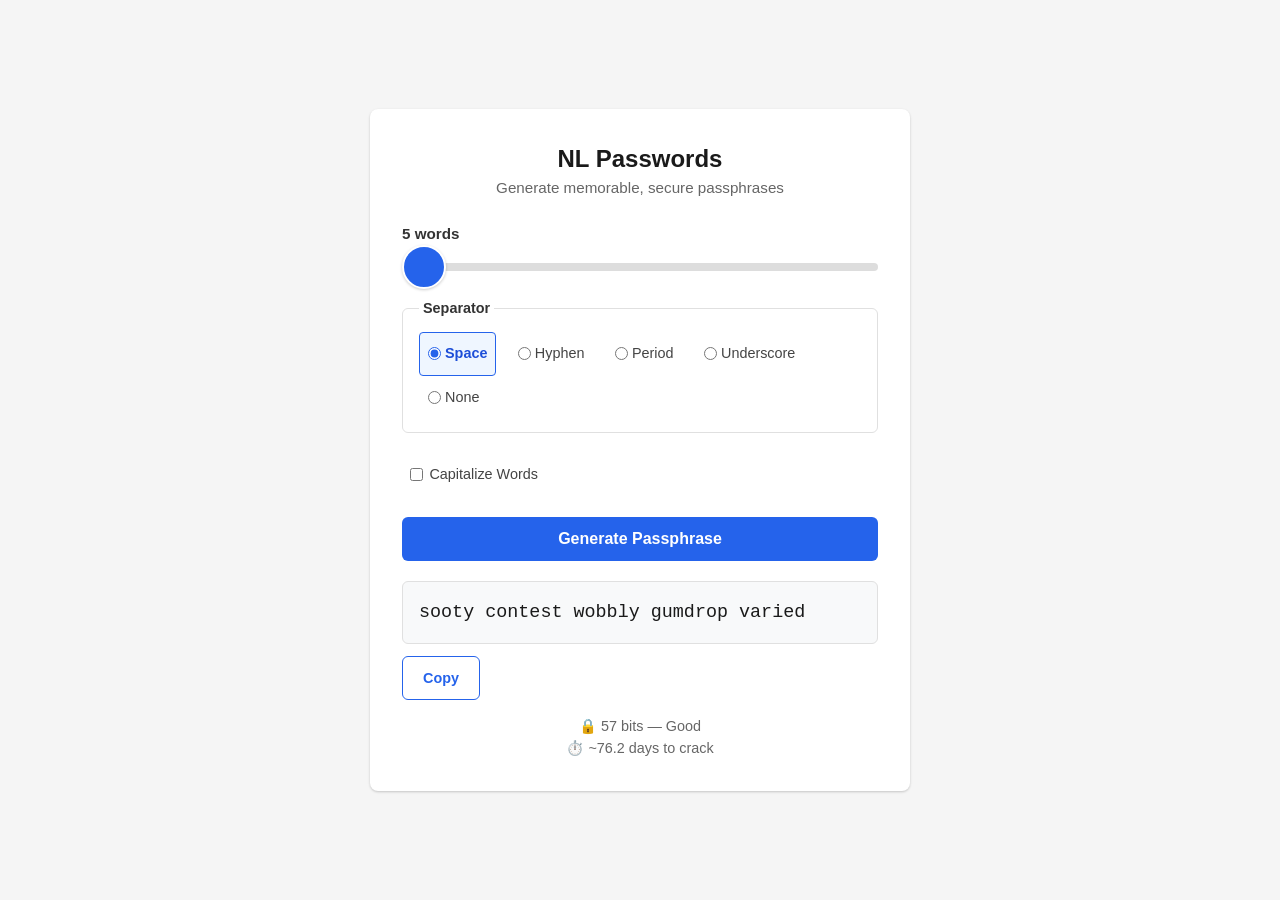
==== docs/index.html @ cfcda88e "mv to docs" ====
<!DOCTYPE html>
<html lang="en">
<head>
  <meta charset="UTF-8">
  <meta name="viewport" content="width=device-width, initial-scale=1.0">
  <meta name="color-scheme" content="light">
  <title>NL Passwords — Memorable Passphrase Generator</title>
  <link rel="stylesheet" href="style.css">
</head>
<body>
  <main class="card">
    <h1>NL Passwords</h1>
    <p class="tagline">Generate memorable, secure passphrases</p>

    <div class="control-group">
      <label for="word-count" id="word-count-label">5 words</label>
      <input type="range" id="word-count" min="5" max="10" value="5">
    </div>

    <fieldset class="separator-picker">
      <legend>Separator</legend>
      <label><input type="radio" name="separator" value=" " checked> Space</label>
      <label><input type="radio" name="separator" value="-"> Hyphen</label>
      <label><input type="radio" name="separator" value="."> Period</label>
      <label><input type="radio" name="separator" value="_"> Underscore</label>
      <label><input type="radio" name="separator" value=""> None</label>
    </fieldset>

    <div class="capitalize-toggle">
      <label><input type="checkbox" id="capitalize"> Capitalize Words</label>
    </div>

    <button id="generate-btn" type="button">Generate Passphrase</button>

    <div id="passphrase-display" aria-live="polite"></div>

    <div class="copy-row">
      <button id="copy-btn" type="button">Copy</button>
      <span id="copy-feedback" aria-live="polite"></span>
    </div>

    <div id="entropy-display" class="entropy"></div>
    <div id="crack-time-display" class="entropy"></div>
  </main>

  <script src="words.js"></script>
  <script src="app.js"></script>
</body>
</html>
---- docs/style.css ----
/* Light color scheme only — dark mode is a non-goal for v1 */
:root {
  color-scheme: light;
}

/* Base reset and defaults */
*,
*::before,
*::after {
  box-sizing: border-box;
  margin: 0;
  padding: 0;
}

body {
  font-family: -apple-system, BlinkMacSystemFont, "Segoe UI", Roboto, Helvetica, Arial, sans-serif;
  background: #f5f5f5;
  color: #1a1a1a;
  line-height: 1.5;
  min-height: 100vh;
  display: flex;
  align-items: center;
  justify-content: center;
  padding: 1rem;
}

/* Card container */
.card {
  background: #fff;
  border-radius: 8px;
  box-shadow: 0 1px 3px rgba(0, 0, 0, 0.12), 0 1px 2px rgba(0, 0, 0, 0.08);
  max-width: 540px;
  width: 100%;
  padding: 2rem;
}

h1 {
  font-size: 1.5rem;
  font-weight: 700;
  text-align: center;
  color: #1a1a1a;
}

.tagline {
  text-align: center;
  color: #666;
  font-size: 0.95rem;
  margin-bottom: 1.5rem;
}

/* Word count slider */
.control-group {
  margin-bottom: 1.25rem;
}

.control-group label {
  display: block;
  font-weight: 600;
  font-size: 0.95rem;
  margin-bottom: 0.5rem;
  color: #333;
}

input[type="range"] {
  -webkit-appearance: none;
  appearance: none;
  width: 100%;
  height: 8px;
  border-radius: 4px;
  background: #ddd;
  outline: none;
  cursor: pointer;
}

input[type="range"]::-webkit-slider-thumb {
  -webkit-appearance: none;
  appearance: none;
  width: 44px;
  height: 44px;
  border-radius: 50%;
  background: #2563eb;
  border: 2px solid #fff;
  box-shadow: 0 1px 3px rgba(0, 0, 0, 0.2);
  cursor: pointer;
}

input[type="range"]::-moz-range-thumb {
  width: 44px;
  height: 44px;
  border-radius: 50%;
  background: #2563eb;
  border: 2px solid #fff;
  box-shadow: 0 1px 3px rgba(0, 0, 0, 0.2);
  cursor: pointer;
}

input[type="range"]:focus-visible {
  outline: 2px solid #2563eb;
  outline-offset: 4px;
}

/* Separator picker */
.separator-picker {
  border: 1px solid #e0e0e0;
  border-radius: 6px;
  padding: 0.75rem 1rem;
  margin-bottom: 1.25rem;
  min-width: 0;
}

.separator-picker legend {
  font-weight: 600;
  font-size: 0.9rem;
  color: #333;
  padding: 0 0.25rem;
}

.separator-picker label {
  display: inline-flex;
  align-items: center;
  margin-right: 0.5rem;
  font-size: 0.9rem;
  color: #444;
  cursor: pointer;
  padding: 0.25rem 0.5rem;
  min-height: 44px;
  border-radius: 4px;
  border: 1px solid transparent;
  transition: background-color 0.15s, border-color 0.15s, color 0.15s;
}

.separator-picker label:has(input:checked) {
  background: #eff6ff;
  border-color: #2563eb;
  color: #1d4ed8;
  font-weight: 600;
}

.separator-picker input[type="radio"] {
  margin-right: 0.25rem;
  accent-color: #2563eb;
  cursor: pointer;
}

/* Capitalize toggle */
.capitalize-toggle {
  margin-bottom: 1.25rem;
}

.capitalize-toggle label {
  display: inline-flex;
  align-items: center;
  font-size: 0.9rem;
  color: #444;
  cursor: pointer;
  padding: 0.25rem 0.5rem;
  min-height: 44px;
}

.capitalize-toggle input[type="checkbox"] {
  margin-right: 0.4rem;
  accent-color: #2563eb;
  cursor: pointer;
}

/* Generate button */
#generate-btn {
  display: block;
  width: 100%;
  padding: 0.75rem 1.5rem;
  font-size: 1rem;
  font-weight: 600;
  color: #fff;
  background: #2563eb;
  border: none;
  border-radius: 6px;
  cursor: pointer;
  min-height: 44px;
  margin-bottom: 1.25rem;
}

#generate-btn:hover {
  background: #1d4ed8;
}

#generate-btn:active {
  background: #1e40af;
}

#generate-btn:focus-visible {
  outline: 2px solid #2563eb;
  outline-offset: 2px;
}

/* Passphrase display */
#passphrase-display {
  font-family: "SF Mono", "Fira Code", "Fira Mono", "Roboto Mono", "Courier New", monospace;
  font-size: 1.15rem;
  line-height: 1.6;
  word-break: break-all;
  background: #f8f9fa;
  border: 1px solid #e0e0e0;
  border-radius: 6px;
  padding: 1rem;
  min-height: 3.5rem;
  margin-bottom: 0.75rem;
  color: #1a1a1a;
  user-select: all;
}

/* Copy row */
.copy-row {
  display: flex;
  align-items: center;
  flex-wrap: wrap;
  gap: 0.75rem;
  margin-bottom: 1rem;
}

#copy-btn {
  padding: 0.5rem 1.25rem;
  font-size: 0.9rem;
  font-weight: 600;
  color: #2563eb;
  background: #fff;
  border: 1px solid #2563eb;
  border-radius: 6px;
  cursor: pointer;
  min-height: 44px;
}

#copy-btn:hover {
  background: #eff6ff;
}

#copy-btn:active {
  background: #dbeafe;
  color: #1d4ed8;
}

#copy-btn:focus-visible {
  outline: 2px solid #2563eb;
  outline-offset: 2px;
}

#copy-feedback {
  font-size: 0.85rem;
  color: #15803d;
  font-weight: 500;
}

/* Entropy display */
.entropy {
  text-align: center;
  font-size: 0.9rem;
  color: #666;
}

/* Responsive adjustments */
@media (max-width: 480px) {
  body {
    padding: 0.5rem;
    align-items: flex-start;
    padding-top: 1rem;
  }

  .card {
    padding: 1.25rem;
  }

  .separator-picker label {
    display: flex;
    margin-right: 0;
  }

  #passphrase-display {
    font-size: 1rem;
  }
}
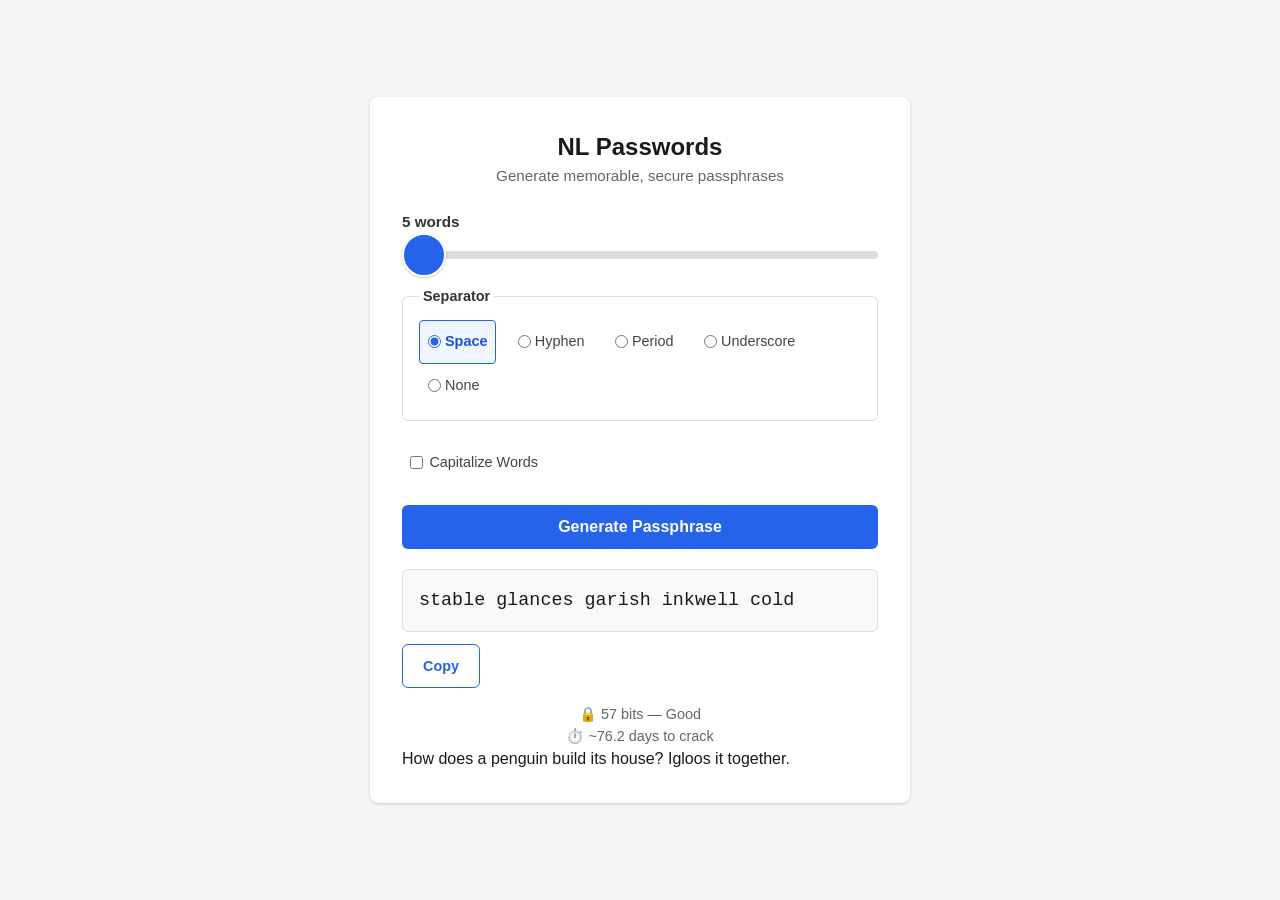
==== commit b2e559ae: "add jokes" ====
--- a/docs/index.html
+++ b/docs/index.html
@@ -41,9 +41,11 @@
 
     <div id="entropy-display" class="entropy"></div>
     <div id="crack-time-display" class="entropy"></div>
+    <div id="joke-display" class="joke"></div>
   </main>
 
   <script src="words.js"></script>
+  <script src="jokes.js"></script>
   <script src="app.js"></script>
 </body>
 </html>
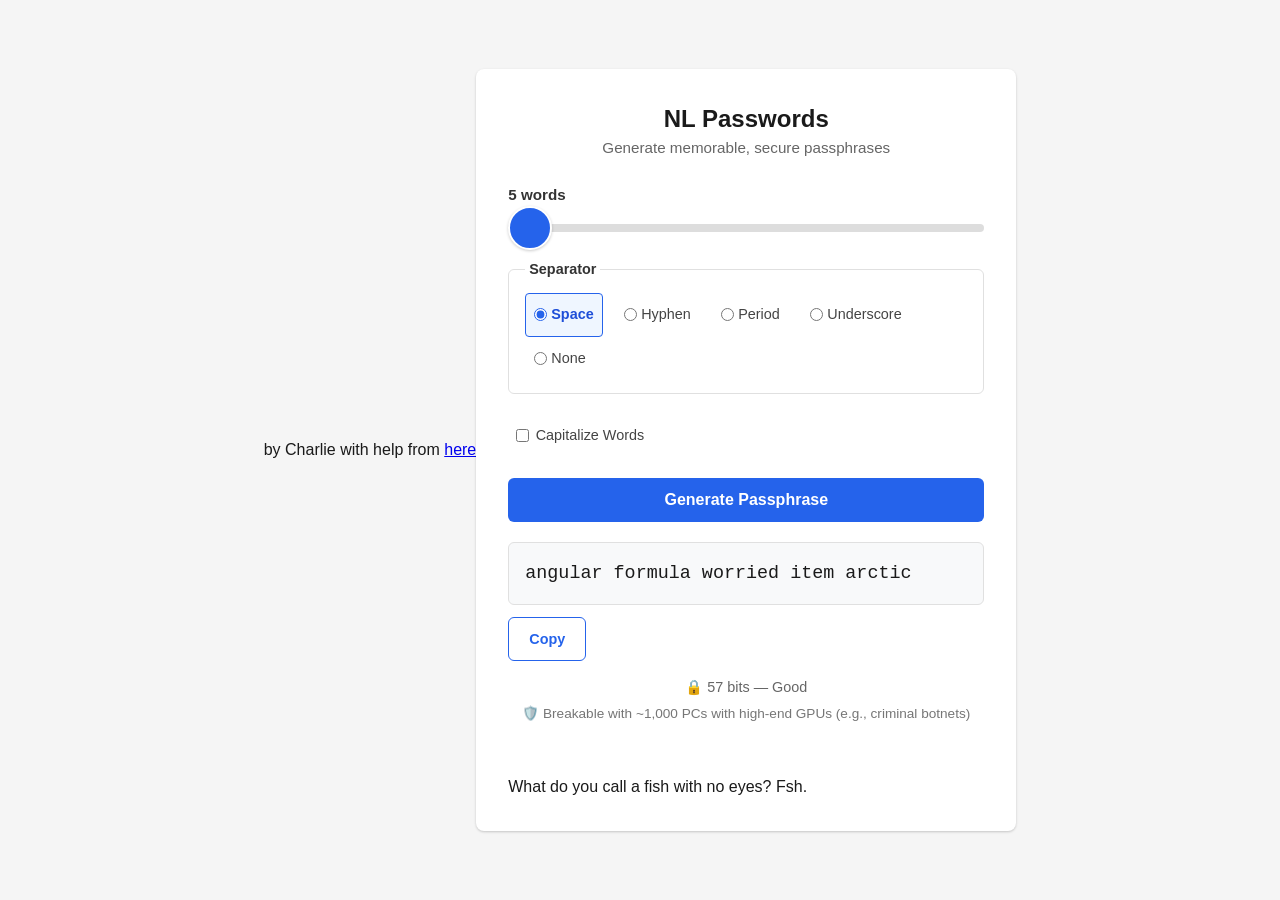
==== commit 45411bfe: "add credits and better title" ====
--- a/docs/index.html
+++ b/docs/index.html
@@ -4,7 +4,8 @@
   <meta charset="UTF-8">
   <meta name="viewport" content="width=device-width, initial-scale=1.0">
   <meta name="color-scheme" content="light">
-  <title>NL Passwords — Memorable Passphrase Generator</title>
+  <title>Natural Language passwords— Memorable Passphrase Generator</title>
+  <p>by Charlie with help from <a href="https://github.com/NaturalLanguagePasswords/system">here</a></p>
   <link rel="stylesheet" href="style.css">
 </head>
 <body>
--- a/docs/style.css
+++ b/docs/style.css
@@ -197,7 +197,6 @@
   font-family: "SF Mono", "Fira Code", "Fira Mono", "Roboto Mono", "Courier New", monospace;
   font-size: 1.15rem;
   line-height: 1.6;
-  word-break: break-all;
   background: #f8f9fa;
   border: 1px solid #e0e0e0;
   border-radius: 6px;
@@ -254,6 +253,17 @@
   text-align: center;
   font-size: 0.9rem;
   color: #666;
+}
+
+/* Strength description — secondary to entropy line */
+#crack-time-display {
+  margin-top: 0.35rem;
+  font-size: 0.85rem;
+  color: #767676;
+}
+
+.joke {
+  margin-top: 50px
 }
 
 /* Responsive adjustments */
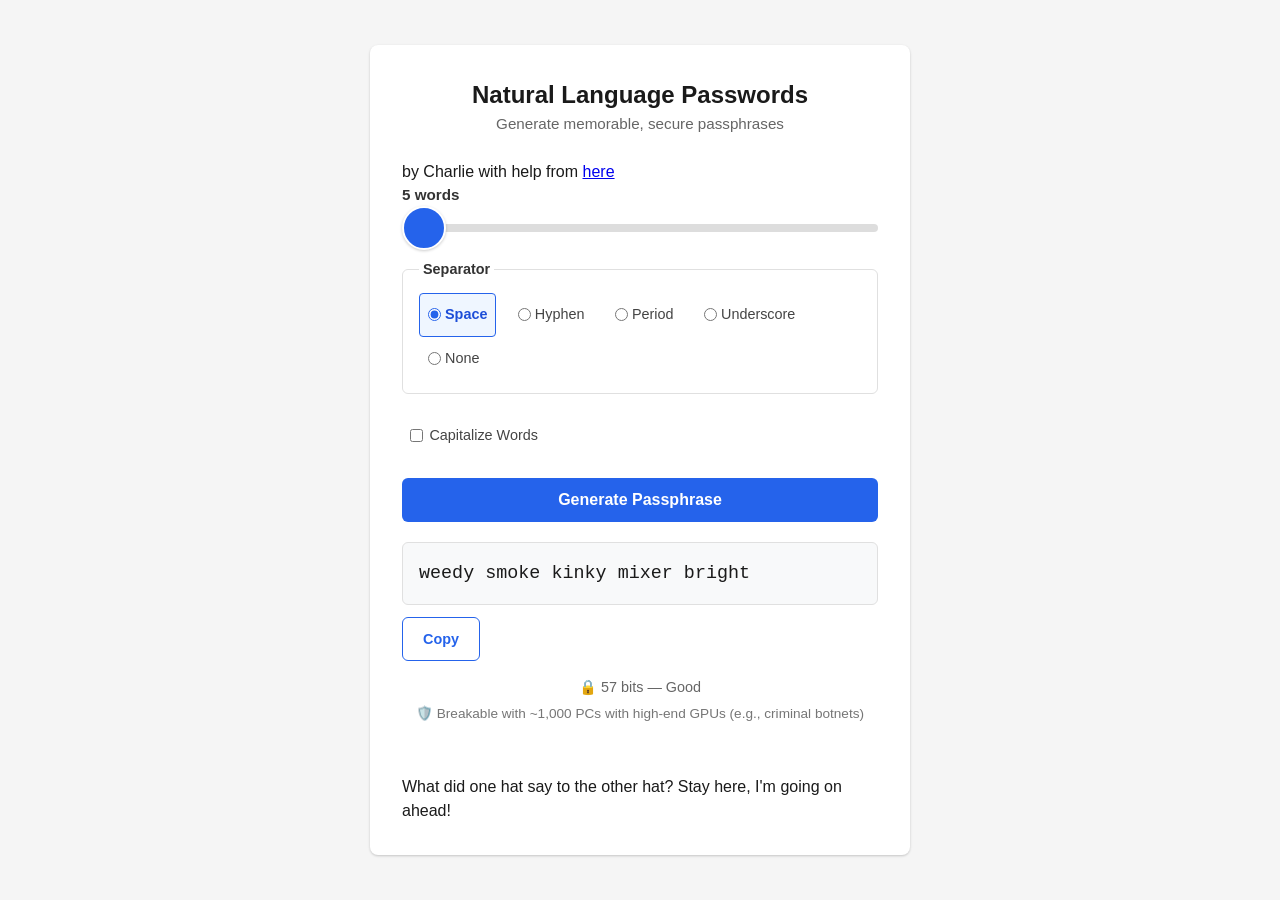
==== commit c5ff9e83: "move p to right section" ====
--- a/docs/index.html
+++ b/docs/index.html
@@ -4,15 +4,14 @@
   <meta charset="UTF-8">
   <meta name="viewport" content="width=device-width, initial-scale=1.0">
   <meta name="color-scheme" content="light">
-  <title>Natural Language passwords— Memorable Passphrase Generator</title>
-  <p>by Charlie with help from <a href="https://github.com/NaturalLanguagePasswords/system">here</a></p>
+  <title>NL passwords— Memorable Natural Language Passphrase Generator</title>
   <link rel="stylesheet" href="style.css">
 </head>
 <body>
   <main class="card">
-    <h1>NL Passwords</h1>
+    <h1>Natural Language Passwords</h1>
     <p class="tagline">Generate memorable, secure passphrases</p>
-
+    <p>by Charlie with help from <a href="https://github.com/NaturalLanguagePasswords/system">here</a></p>
     <div class="control-group">
       <label for="word-count" id="word-count-label">5 words</label>
       <input type="range" id="word-count" min="5" max="10" value="5">
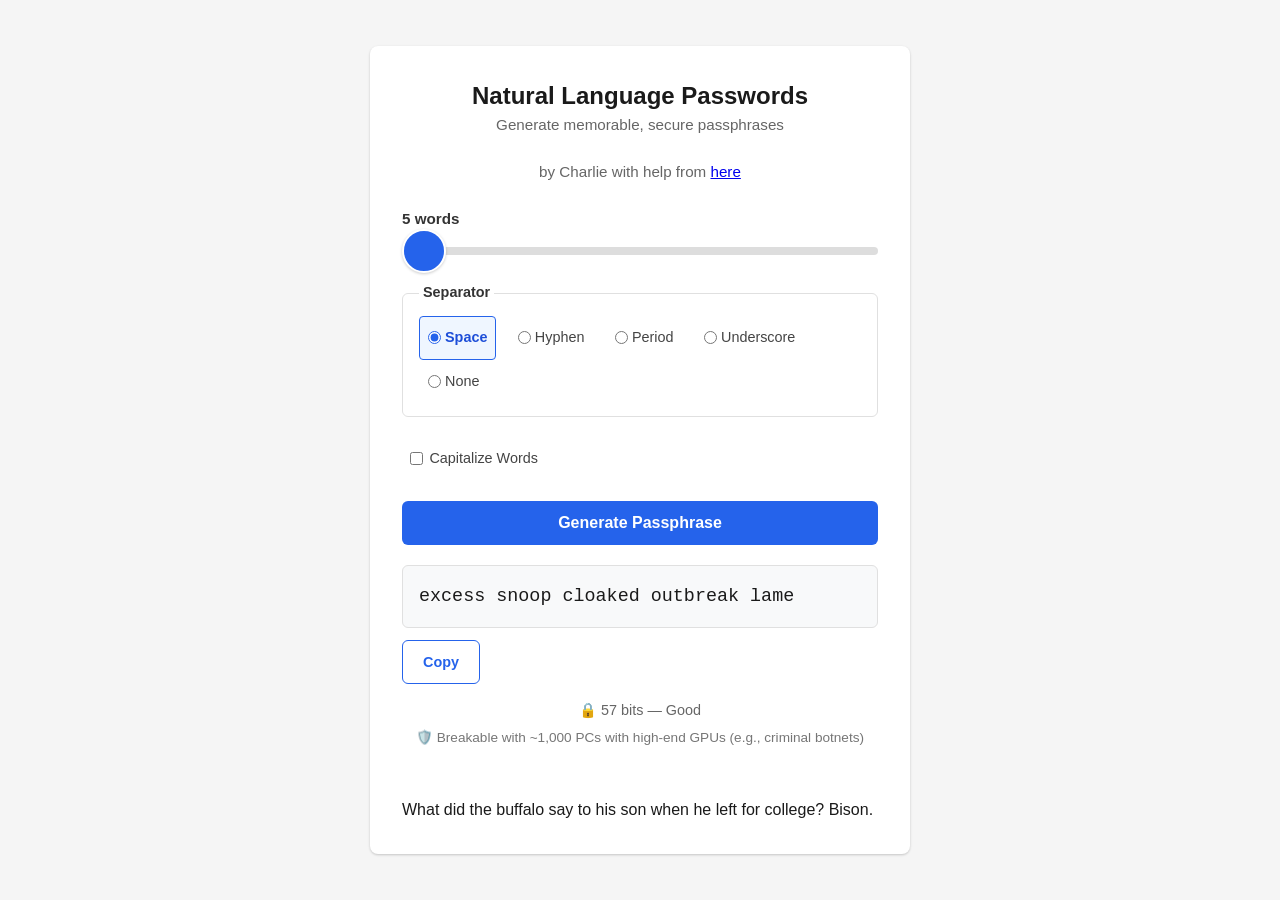
==== commit df57f7ea: "lazy styling" ====
--- a/docs/index.html
+++ b/docs/index.html
@@ -11,7 +11,7 @@
   <main class="card">
     <h1>Natural Language Passwords</h1>
     <p class="tagline">Generate memorable, secure passphrases</p>
-    <p>by Charlie with help from <a href="https://github.com/NaturalLanguagePasswords/system">here</a></p>
+    <p class="tagline">by Charlie with help from <a href="https://github.com/NaturalLanguagePasswords/system">here</a></p>
     <div class="control-group">
       <label for="word-count" id="word-count-label">5 words</label>
       <input type="range" id="word-count" min="5" max="10" value="5">
